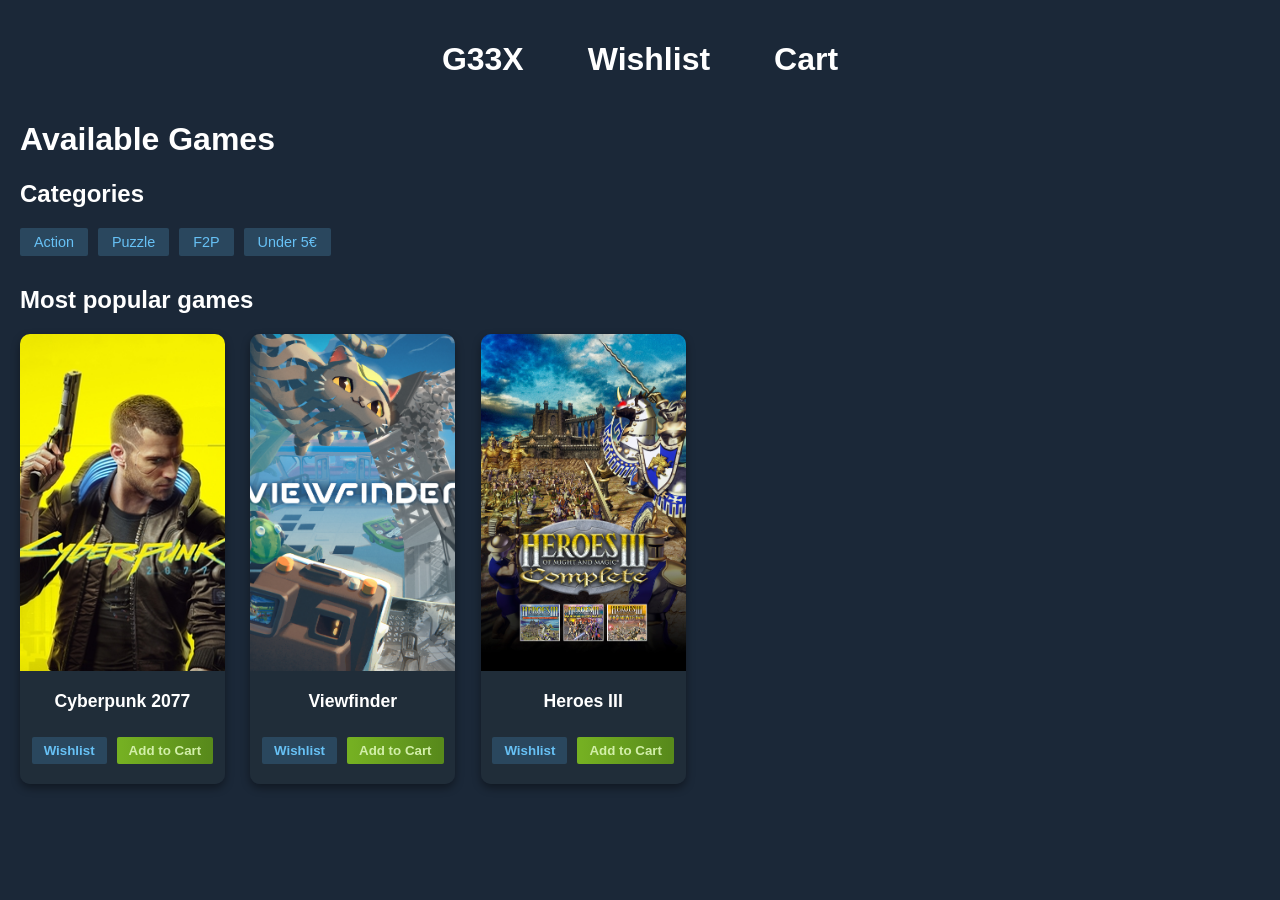
==== sites/index.html @ c6242c16 "Folder-structure" ====
<!DOCTYPE html>
<html>

<head>
    <title>G33X</title>
    <link rel="stylesheet" href="../styles/main.css">
    <link rel="stylesheet" href="../styles/index.css">
</head>

<body onload="indexOnloadFunc()">
    <header>
        <h1><a href="../sites/index.html">G33X</a></h1>
        <h1><a href="../sites/wishlist.html">Wishlist</a></h1>
        <h1><a href="../sites/cart.html">Cart</a></h1>
    </header>
    <main>
        <h1>Available Games</h1>
        <h2>Categories</h2>
        <div id="Categories">
            <h4>Action</h4>
            <h4>Puzzle</h4>
            <h4>F2P</h4>
            <h4>Under 5€</h4>
        </div>
        <div id="mostPopularGamesDiv">
            <h2>Most popular games</h2>
            <div id="mostPopularGames">
                <div class="singleGameOut">
                    <div class="singleGameIn">
                        <div class="singleGameHeroDiv">
                            <img class="singleGameHeroImg" src="../img/Cyberpunk_2077.jpg" alt="Cyberpunk_2077-hero">
                        </div>
                        <div class="singleGameBelow">
                            <h3 class="singleGameTitle">Cyberpunk 2077</h3>
                            <div class="singleGameBtns">
                                <button class="addToWishListBtn" onclick="addToWishlistBtnClicked(this)">Wishlist</button>
                                <button class="purchaseBtn" onclick="addToCartBtnClicked(this)">Add to Cart</button>
                            </div>
                        </div>
                    </div>
                </div>
                <div class="singleGameOut">
                    <div class="singleGameIn">
                        <div class="singleGameHeroDiv">
                            <img class="singleGameHeroImg" src="../img/Viewfinder.jpg" alt="Viewfinder-hero">
                        </div>
                        <div class="singleGameBelow">
                            <h3 class="singleGameTitle">Viewfinder</h3>
                            <div class="singleGameBtns">
                                <button class="addToWishListBtn" onclick="addToWishlistBtnClicked(this)">Wishlist</button>
                                <button class="purchaseBtn" onclick="addToCartBtnClicked(this)">Add to Cart</button>
                            </div>
                        </div>
                    </div>
                </div>
                <div class="singleGameOut">
                    <div class="singleGameIn">
                        <div class="singleGameHeroDiv">
                            <img class="singleGameHeroImg" src="../img/Heroes of Might and Magic III.jpg"
                                alt="Heroes_III-hero">
                        </div>
                        <div class="singleGameBelow">
                            <h3 class="singleGameTitle">Heroes III</h3>
                            <div class="singleGameBtns">
                                <button class="addToWishListBtn" onclick="addToWishlistBtnClicked(this)">Wishlist</button>
                                <button class="purchaseBtn" onclick="addToCartBtnClicked(this)">Add to Cart</button>
                            </div>
                        </div>
                    </div>
                </div>
            </div>
        </div>
    </main>
    <script src="../js/cart.js"></script>
    <script src="../js/wishlist.js"></script>
</body>

</html>
---- styles/main.css ----
/* STEAM BASE STYLES */
body {
    background-color: #1b2838;
    /* Steam's main dark blue background */
    color: #c7d5e0;
    /* Steam's standard light grey/blue text */
    font-family: "Motiva Sans", Arial, Helvetica, sans-serif;
    margin: 0;
    padding: 20px;
}

header {
    display: flex;
    flex-direction: row;
    gap: 5vw;
    justify-content: center;
    margin-bottom: 20px;
}

header a {
    color: #ffffff;
    text-decoration: none;
    transition: color 0.4s;
}

header a:hover {
    color: #66c0f4;
    /* Steam blue hover */
}

h1,
h2,
h3,
h4 {
    color: #ffffff;
}
---- styles/index.css ----
#mostPopularGames {
    display: flex;
    flex-direction: row;
    gap: 2vw;
}

/* GAME CARD STYLING */
.singleGameOut {
    width: 16vw;
    height: 50vh;
    border-radius: 10px;
    /* Or 4px if you want Steam's sharper edges */
    box-shadow: 0 4px 8px rgba(0, 0, 0, 0.4);
    overflow: hidden;

    /* ADD THIS LINE for the smooth animation */
    transition: transform 0.2s ease, box-shadow 0.2s ease;
}

/* ADD THIS NEW BLOCK for the hover effect */
.singleGameOut:hover {
    transform: scale(1.05);
    /* Scales the card up by 5% */
    box-shadow: 0 10px 20px rgba(0, 0, 0, 0.8);
    /* Darkens and spreads the shadow to make it "pop" */
    cursor: pointer;
}

.singleGameIn {
    width: 100%;
    height: 100%;
    overflow: hidden;
    display: flex;
    flex-direction: column;
    align-items: center;
    text-align: center;
    border-radius: 4px;
    background-color: #202d39;
    /* Slightly lighter than the body background */
}

.singleGameHeroDiv {
    width: 100%;
    height: 75%;
    /* Adjusted slightly to give bottom text more room */
}

.singleGameHeroImg {
    width: 100%;
    height: 100%;
    object-fit: cover;
    /* Scales the image to fill the dimensions without distortion/stretching */
    object-position: center;
    /* Ensures the exact center of the original image is the focal point */
}

.singleGameBelow {
    width: 100%;
    height: 25%;
    display: flex;
    flex-direction: column;
    justify-content: space-evenly;
}

.singleGameTitle {
    margin: 5px;
    font-size: 1.1rem;
    white-space: nowrap;
    overflow: hidden;
    text-overflow: ellipsis;
}

.singleGameBtns {
    display: flex;
    justify-content: center;
    gap: 10px;
    margin: 5px;
}

/* STEAM WISHLIST BUTTON */
.addToWishListBtn {
    background-color: #2a475e;
    color: #67c1f5;
    border: none;
    border-radius: 2px;
    padding: 6px 12px;
    font-weight: bold;
    cursor: pointer;
    transition: all 0.2s ease;
}

.addToWishListBtn:hover {
    background-color: #67c1f5;
    color: #ffffff;
}

/* STEAM ADD TO CART BUTTON */
.purchaseBtn {
    background: linear-gradient(to right, #75b022 5%, #588a1b 95%);
    color: #d2efa9;
    border: none;
    border-radius: 2px;
    padding: 6px 12px;
    font-weight: bold;
    cursor: pointer;
    transition: all 0.2s ease;
}

.purchaseBtn:hover {
    background: linear-gradient(to right, #8ed629 5%, #6aa621 95%);
    color: #ffffff;
}

/* STEAM CATEGORY / TAG BUTTONS */
#Categories {
    display: flex;
    flex-direction: row;
    gap: 10px;
    margin-bottom: 30px;
    flex-wrap: wrap;
    /* Allows wrapping on smaller screens */
}

#Categories h4 {
    background-color: rgba(103, 193, 245, 0.2);
    /* Steam's translucent tag background */
    color: #67c1f5;
    /* Steam's tag text color */
    padding: 6px 14px;
    margin: 0;
    border-radius: 2px;
    font-size: 0.9rem;
    font-weight: normal;
    cursor: pointer;
    transition: all 0.2s ease;
}

#Categories h4:hover {
    background-color: #67c1f5;
    color: #ffffff;
}
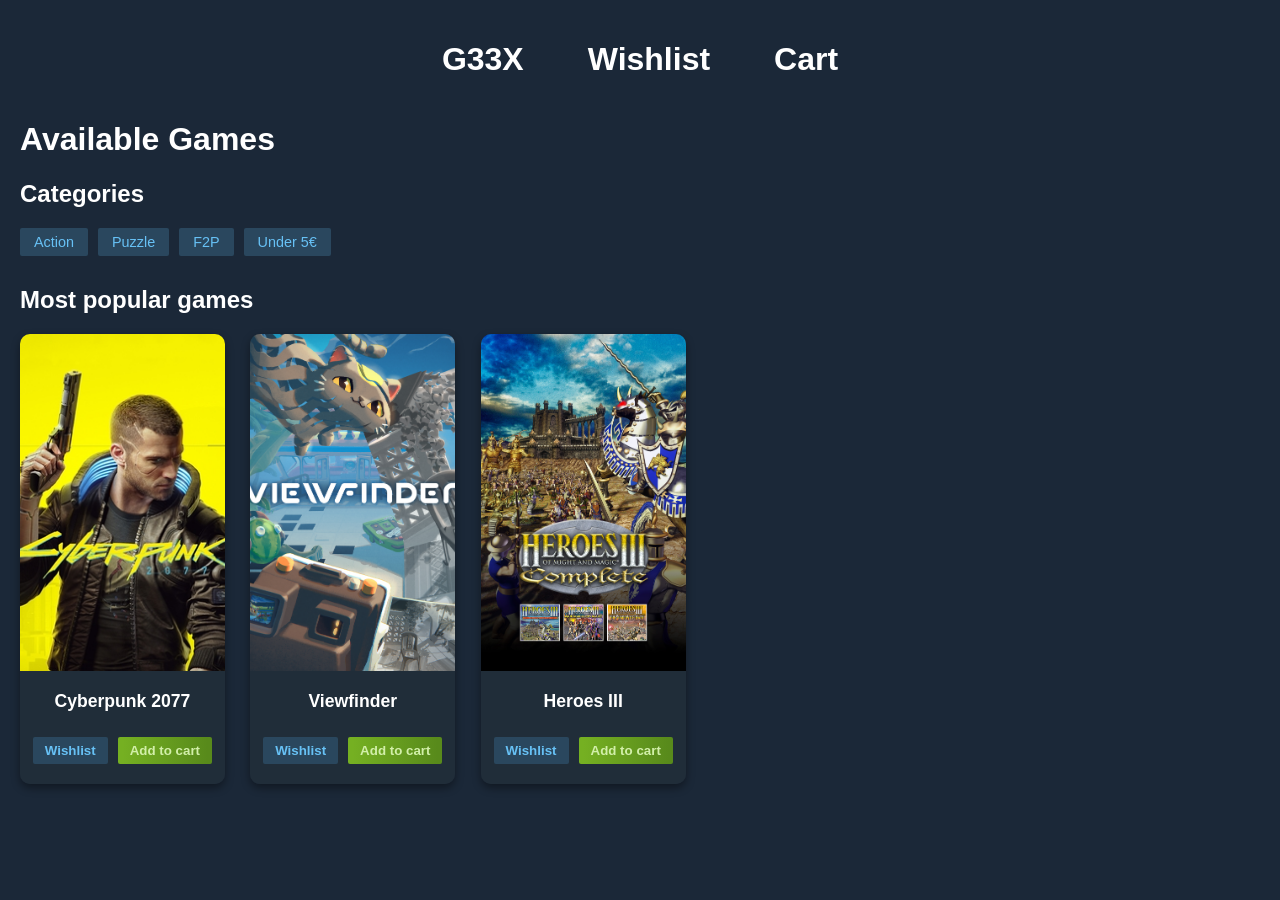
==== commit e60011a8: "set buttons' textContents in main.js" ====
--- a/sites/index.html
+++ b/sites/index.html
@@ -7,7 +7,7 @@
     <link rel="stylesheet" href="../styles/index.css">
 </head>
 
-<body onload="indexOnloadFunc()">
+<body onload="indexOnloadFunc(), mainOnLoadFunc()">
     <header>
         <h1><a href="../sites/index.html">G33X</a></h1>
         <h1><a href="../sites/wishlist.html">Wishlist</a></h1>
@@ -25,45 +25,44 @@
         <div id="mostPopularGamesDiv">
             <h2>Most popular games</h2>
             <div id="mostPopularGames">
-                <div class="singleGameOut">
-                    <div class="singleGameIn">
-                        <div class="singleGameHeroDiv">
-                            <img class="singleGameHeroImg" src="../img/Cyberpunk_2077.jpg" alt="Cyberpunk_2077-hero">
+                <div class="homepageItemDivOut">
+                    <div class="homepageItemDivIn">
+                        <div class="homepageItemHeroImgDiv">
+                            <img class="homepageItemHeroImg" src="../img/Cyberpunk_2077.jpg" alt="Cyberpunk_2077-hero">
                         </div>
-                        <div class="singleGameBelow">
-                            <h3 class="singleGameTitle">Cyberpunk 2077</h3>
-                            <div class="singleGameBtns">
-                                <button class="addToWishListBtn" onclick="addToWishlistBtnClicked(this)">Wishlist</button>
-                                <button class="purchaseBtn" onclick="addToCartBtnClicked(this)">Add to Cart</button>
+                        <div class="homepageItemBelowDiv">
+                            <h3 class="homepageItemTitle">Cyberpunk 2077</h3>
+                            <div class="homepageItemBtnDiv">
+                                <button class="homepage_wishlistBtn" onclick="homepage_wishlistBtnClicked(this)"></button>
+                                <button class="homepage_addToCartBtn" onclick="homepage_addToCartBtnClicked(this)"></button>
                             </div>
                         </div>
                     </div>
                 </div>
-                <div class="singleGameOut">
-                    <div class="singleGameIn">
-                        <div class="singleGameHeroDiv">
-                            <img class="singleGameHeroImg" src="../img/Viewfinder.jpg" alt="Viewfinder-hero">
+                <div class="homepageItemDivOut">
+                    <div class="homepageItemDivIn">
+                        <div class="homepageItemHeroImgDiv">
+                            <img class="homepageItemHeroImg" src="../img/Viewfinder.jpg" alt="Viewfinder-hero">
                         </div>
-                        <div class="singleGameBelow">
-                            <h3 class="singleGameTitle">Viewfinder</h3>
-                            <div class="singleGameBtns">
-                                <button class="addToWishListBtn" onclick="addToWishlistBtnClicked(this)">Wishlist</button>
-                                <button class="purchaseBtn" onclick="addToCartBtnClicked(this)">Add to Cart</button>
+                        <div class="homepageItemBelowDiv">
+                            <h3 class="homepageItemTitle">Viewfinder</h3>
+                            <div class="homepageItemBtnDiv">
+                                <button class="homepage_wishlistBtn" onclick="homepage_wishlistBtnClicked(this)"></button>
+                                <button class="homepage_addToCartBtn" onclick="homepage_addToCartBtnClicked(this)"></button>
                             </div>
                         </div>
                     </div>
                 </div>
-                <div class="singleGameOut">
-                    <div class="singleGameIn">
-                        <div class="singleGameHeroDiv">
-                            <img class="singleGameHeroImg" src="../img/Heroes of Might and Magic III.jpg"
-                                alt="Heroes_III-hero">
+                <div class="homepageItemDivOut">
+                    <div class="homepageItemDivIn">
+                        <div class="homepageItemHeroImgDiv">
+                            <img class="homepageItemHeroImg" src="../img/Heroes of Might and Magic III.jpg" alt="Heroes_III-hero">
                         </div>
-                        <div class="singleGameBelow">
-                            <h3 class="singleGameTitle">Heroes III</h3>
-                            <div class="singleGameBtns">
-                                <button class="addToWishListBtn" onclick="addToWishlistBtnClicked(this)">Wishlist</button>
-                                <button class="purchaseBtn" onclick="addToCartBtnClicked(this)">Add to Cart</button>
+                        <div class="homepageItemBelowDiv">
+                            <h3 class="homepageItemTitle">Heroes III</h3>
+                            <div class="homepageItemBtnDiv">
+                                <button class="homepage_wishlistBtn" onclick="homepage_wishlistBtnClicked(this)"></button>
+                                <button class="homepage_addToCartBtn" onclick="homepage_addToCartBtnClicked(this)"></button>
                             </div>
                         </div>
                     </div>
@@ -71,8 +70,8 @@
             </div>
         </div>
     </main>
-    <script src="../js/cart.js"></script>
-    <script src="../js/wishlist.js"></script>
+    <script src="../js/main.js"></script>
+    <script src="../js/index.js"></script>
 </body>
 
 </html>
--- a/styles/index.css
+++ b/styles/index.css
@@ -5,7 +5,7 @@
 }
 
 /* GAME CARD STYLING */
-.singleGameOut {
+.homepageItemDivOut {
     width: 16vw;
     height: 50vh;
     border-radius: 10px;
@@ -18,7 +18,7 @@
 }
 
 /* ADD THIS NEW BLOCK for the hover effect */
-.singleGameOut:hover {
+.homepageItemDivOut:hover {
     transform: scale(1.05);
     /* Scales the card up by 5% */
     box-shadow: 0 10px 20px rgba(0, 0, 0, 0.8);
@@ -26,7 +26,7 @@
     cursor: pointer;
 }
 
-.singleGameIn {
+.homepageItemDivIn {
     width: 100%;
     height: 100%;
     overflow: hidden;
@@ -39,13 +39,13 @@
     /* Slightly lighter than the body background */
 }
 
-.singleGameHeroDiv {
+.homepageItemHeroImgDiv {
     width: 100%;
     height: 75%;
     /* Adjusted slightly to give bottom text more room */
 }
 
-.singleGameHeroImg {
+.homepageItemHeroImg {
     width: 100%;
     height: 100%;
     object-fit: cover;
@@ -54,7 +54,7 @@
     /* Ensures the exact center of the original image is the focal point */
 }
 
-.singleGameBelow {
+.homepageItemBelowDiv {
     width: 100%;
     height: 25%;
     display: flex;
@@ -62,7 +62,7 @@
     justify-content: space-evenly;
 }
 
-.singleGameTitle {
+.homepageItemTitle {
     margin: 5px;
     font-size: 1.1rem;
     white-space: nowrap;
@@ -70,7 +70,7 @@
     text-overflow: ellipsis;
 }
 
-.singleGameBtns {
+.homepageItemBtnDiv {
     display: flex;
     justify-content: center;
     gap: 10px;
@@ -78,7 +78,7 @@
 }
 
 /* STEAM WISHLIST BUTTON */
-.addToWishListBtn {
+.homepage_wishlistBtn {
     background-color: #2a475e;
     color: #67c1f5;
     border: none;
@@ -89,13 +89,13 @@
     transition: all 0.2s ease;
 }
 
-.addToWishListBtn:hover {
+.homepage_wishlistBtn:hover {
     background-color: #67c1f5;
     color: #ffffff;
 }
 
 /* STEAM ADD TO CART BUTTON */
-.purchaseBtn {
+.homepage_addToCartBtn {
     background: linear-gradient(to right, #75b022 5%, #588a1b 95%);
     color: #d2efa9;
     border: none;
@@ -106,7 +106,7 @@
     transition: all 0.2s ease;
 }
 
-.purchaseBtn:hover {
+.homepage_addToCartBtn:hover {
     background: linear-gradient(to right, #8ed629 5%, #6aa621 95%);
     color: #ffffff;
 }
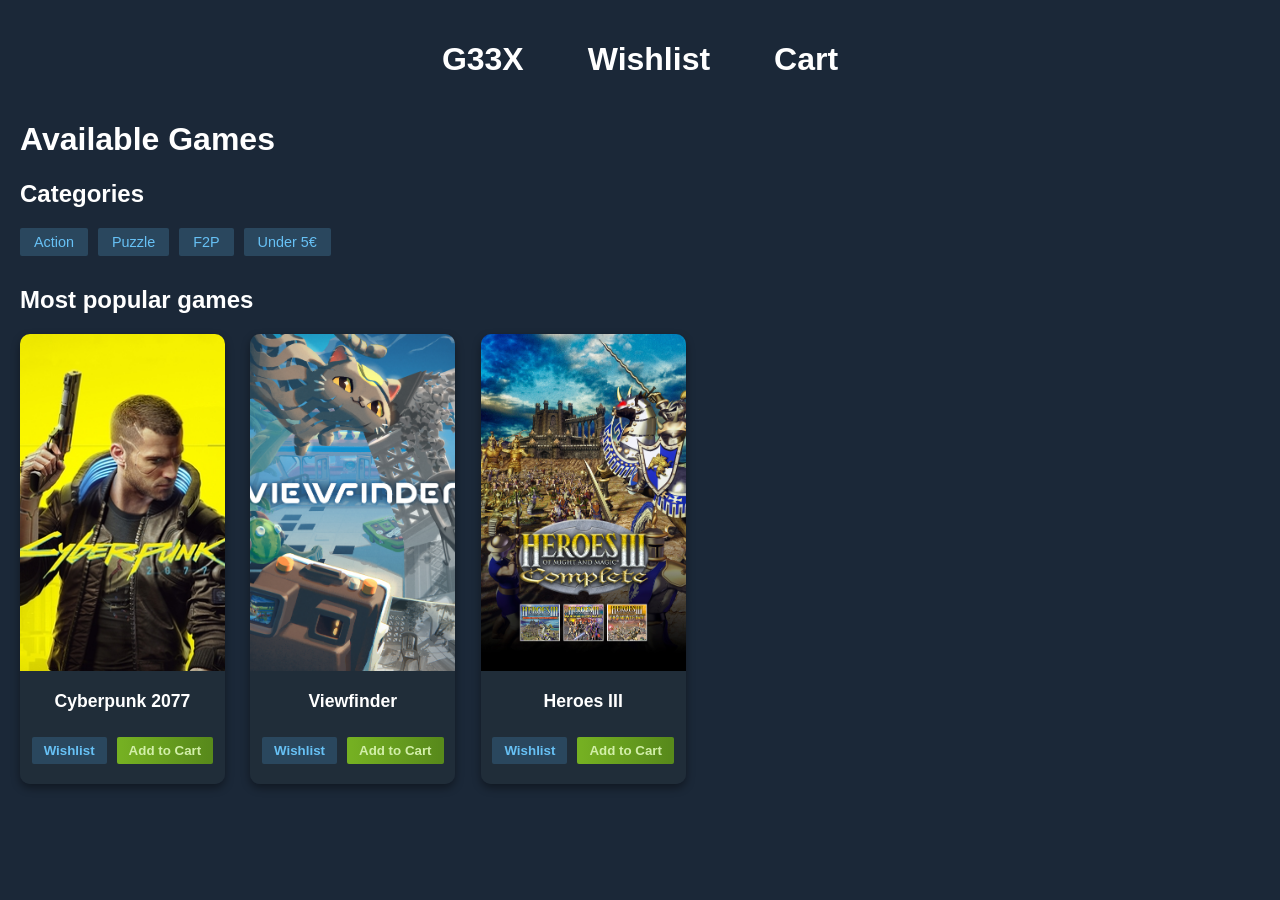
==== commit 37224f8a: "index.html items loading from js and minor changes" ====
--- a/sites/index.html
+++ b/sites/index.html
@@ -25,48 +25,7 @@
         <div id="mostPopularGamesDiv">
             <h2>Most popular games</h2>
             <div id="mostPopularGames">
-                <div class="homepageItemDivOut">
-                    <div class="homepageItemDivIn">
-                        <div class="homepageItemHeroImgDiv">
-                            <img class="homepageItemHeroImg" src="../img/Cyberpunk_2077.jpg" alt="Cyberpunk_2077-hero">
-                        </div>
-                        <div class="homepageItemBelowDiv">
-                            <h3 class="homepageItemTitle">Cyberpunk 2077</h3>
-                            <div class="homepageItemBtnDiv">
-                                <button class="homepage_wishlistBtn" onclick="homepage_wishlistBtnClicked(this)"></button>
-                                <button class="homepage_addToCartBtn" onclick="homepage_addToCartBtnClicked(this)"></button>
-                            </div>
-                        </div>
-                    </div>
-                </div>
-                <div class="homepageItemDivOut">
-                    <div class="homepageItemDivIn">
-                        <div class="homepageItemHeroImgDiv">
-                            <img class="homepageItemHeroImg" src="../img/Viewfinder.jpg" alt="Viewfinder-hero">
-                        </div>
-                        <div class="homepageItemBelowDiv">
-                            <h3 class="homepageItemTitle">Viewfinder</h3>
-                            <div class="homepageItemBtnDiv">
-                                <button class="homepage_wishlistBtn" onclick="homepage_wishlistBtnClicked(this)"></button>
-                                <button class="homepage_addToCartBtn" onclick="homepage_addToCartBtnClicked(this)"></button>
-                            </div>
-                        </div>
-                    </div>
-                </div>
-                <div class="homepageItemDivOut">
-                    <div class="homepageItemDivIn">
-                        <div class="homepageItemHeroImgDiv">
-                            <img class="homepageItemHeroImg" src="../img/Heroes of Might and Magic III.jpg" alt="Heroes_III-hero">
-                        </div>
-                        <div class="homepageItemBelowDiv">
-                            <h3 class="homepageItemTitle">Heroes III</h3>
-                            <div class="homepageItemBtnDiv">
-                                <button class="homepage_wishlistBtn" onclick="homepage_wishlistBtnClicked(this)"></button>
-                                <button class="homepage_addToCartBtn" onclick="homepage_addToCartBtnClicked(this)"></button>
-                            </div>
-                        </div>
-                    </div>
-                </div>
+                
             </div>
         </div>
     </main>
--- a/styles/main.css
+++ b/styles/main.css
@@ -1,9 +1,6 @@
-/* STEAM BASE STYLES */
 body {
     background-color: #1b2838;
-    /* Steam's main dark blue background */
     color: #c7d5e0;
-    /* Steam's standard light grey/blue text */
     font-family: "Motiva Sans", Arial, Helvetica, sans-serif;
     margin: 0;
     padding: 20px;
@@ -25,7 +22,6 @@
 
 header a:hover {
     color: #66c0f4;
-    /* Steam blue hover */
 }
 
 h1,
--- a/styles/index.css
+++ b/styles/index.css
@@ -4,25 +4,19 @@
     gap: 2vw;
 }
 
-/* GAME CARD STYLING */
 .homepageItemDivOut {
     width: 16vw;
     height: 50vh;
     border-radius: 10px;
-    /* Or 4px if you want Steam's sharper edges */
     box-shadow: 0 4px 8px rgba(0, 0, 0, 0.4);
     overflow: hidden;
 
-    /* ADD THIS LINE for the smooth animation */
     transition: transform 0.2s ease, box-shadow 0.2s ease;
 }
 
-/* ADD THIS NEW BLOCK for the hover effect */
 .homepageItemDivOut:hover {
     transform: scale(1.05);
-    /* Scales the card up by 5% */
     box-shadow: 0 10px 20px rgba(0, 0, 0, 0.8);
-    /* Darkens and spreads the shadow to make it "pop" */
     cursor: pointer;
 }
 
@@ -36,22 +30,18 @@
     text-align: center;
     border-radius: 4px;
     background-color: #202d39;
-    /* Slightly lighter than the body background */
 }
 
 .homepageItemHeroImgDiv {
     width: 100%;
     height: 75%;
-    /* Adjusted slightly to give bottom text more room */
 }
 
 .homepageItemHeroImg {
     width: 100%;
     height: 100%;
     object-fit: cover;
-    /* Scales the image to fill the dimensions without distortion/stretching */
     object-position: center;
-    /* Ensures the exact center of the original image is the focal point */
 }
 
 .homepageItemBelowDiv {
@@ -77,7 +67,6 @@
     margin: 5px;
 }
 
-/* STEAM WISHLIST BUTTON */
 .homepage_wishlistBtn {
     background-color: #2a475e;
     color: #67c1f5;
@@ -94,7 +83,6 @@
     color: #ffffff;
 }
 
-/* STEAM ADD TO CART BUTTON */
 .homepage_addToCartBtn {
     background: linear-gradient(to right, #75b022 5%, #588a1b 95%);
     color: #d2efa9;
@@ -111,21 +99,17 @@
     color: #ffffff;
 }
 
-/* STEAM CATEGORY / TAG BUTTONS */
 #Categories {
     display: flex;
     flex-direction: row;
     gap: 10px;
     margin-bottom: 30px;
     flex-wrap: wrap;
-    /* Allows wrapping on smaller screens */
 }
 
 #Categories h4 {
     background-color: rgba(103, 193, 245, 0.2);
-    /* Steam's translucent tag background */
     color: #67c1f5;
-    /* Steam's tag text color */
     padding: 6px 14px;
     margin: 0;
     border-radius: 2px;
